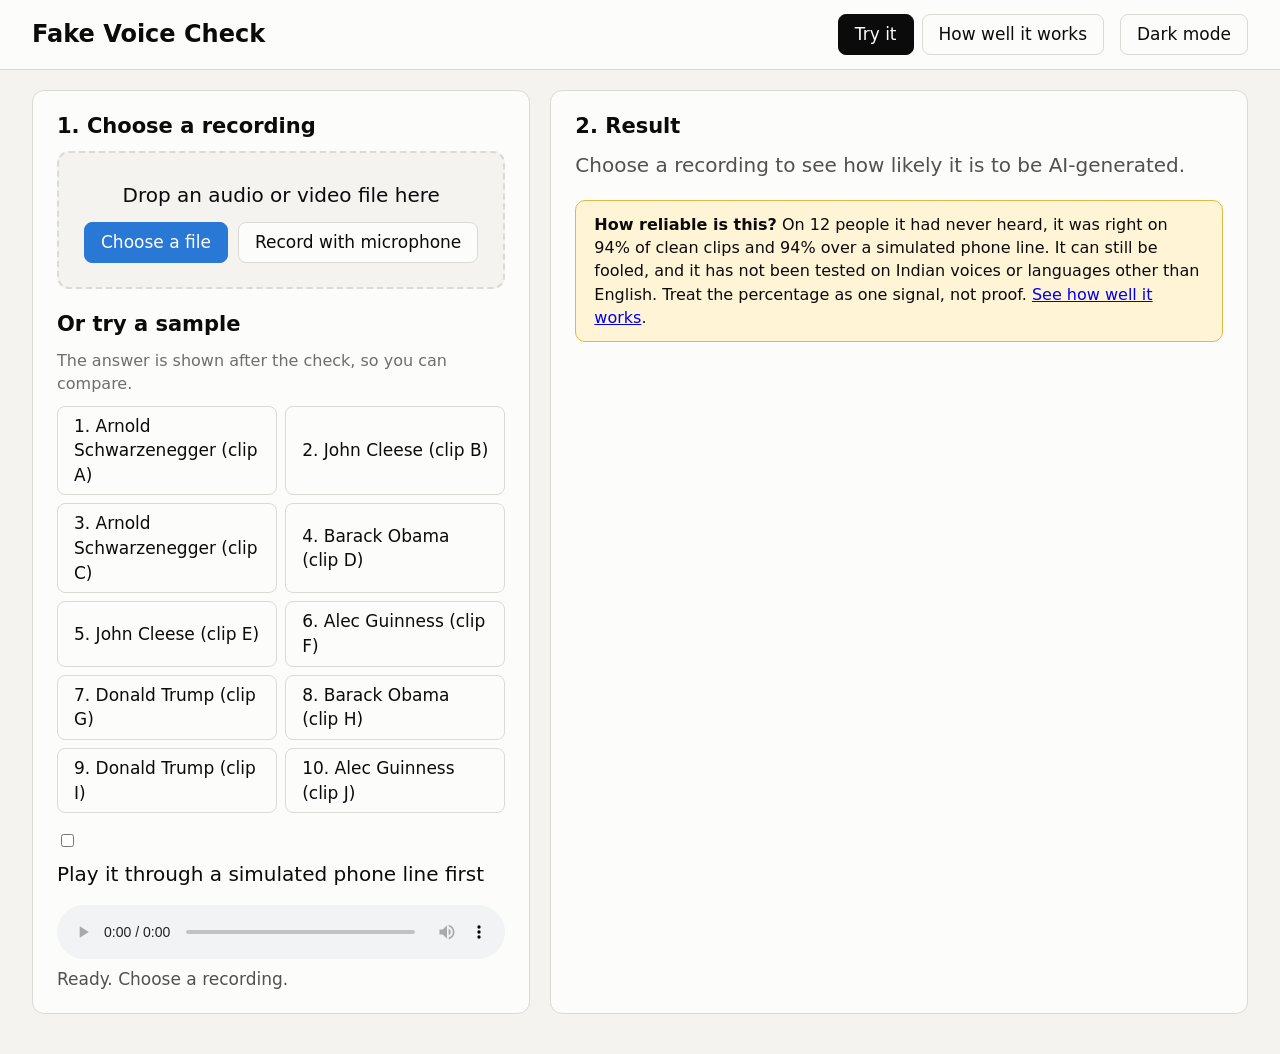
==== docs/index.html @ 2c1122c0 "Move the website to docs/ so GitHub Pages can serve it Co-Authored-By: Claude Sonnet 5.5 <noreply@an" ====
<!doctype html>
<html lang="en-GB">
<head>
<meta charset="utf-8">
<meta name="viewport" content="width=device-width, initial-scale=1">
<title>Fake Voice Check</title>
<meta name="description" content="Play a recording and see how likely it is to be an AI-generated voice. Runs in your browser; nothing is uploaded.">
<link rel="stylesheet" href="assets/style.css">
</head>
<body>
<header class="top">
  <h1>Fake Voice Check</h1>
  <nav>
    <a href="index.html" aria-current="page">Try it</a>
    <a href="stats.html">How well it works</a>
    <button class="btn toggle" id="theme" aria-label="Switch between light and dark">Dark mode</button>
  </nav>
</header>
<main>
  <div class="grid cols-demo">
    <section class="card" aria-labelledby="h-in">
      <h2 id="h-in">1. Choose a recording</h2>
      <div class="drop" id="drop">
        <p style="margin:.2rem 0 .6rem">Drop an audio or video file here</p>
        <div class="row" style="justify-content:center">
          <button class="btn primary" id="pick">Choose a file</button>
          <button class="btn" id="rec">Record with microphone</button>
        </div>
        <input type="file" id="file" accept="audio/*,video/*" hidden>
      </div>
      <h2 style="margin-top:1rem">Or try a sample</h2>
      <p class="small" style="margin:0 0 .3rem">The answer is shown after the check, so you can compare.</p>
      <div class="samples" id="samples"></div>
      <label class="row" style="margin-top:.9rem; gap:.5rem">
        <input type="checkbox" id="phone"> <span>Play it through a simulated phone line first</span>
      </label>
      <audio id="player" controls style="width:100%; margin-top:.8rem"></audio>
      <div class="status" id="status" role="status">Loading the detector…</div>
    </section>

    <section class="card" aria-labelledby="h-out">
      <h2 id="h-out">2. Result</h2>
      <div id="empty" class="muted">Choose a recording to see how likely it is to be AI-generated.</div>
      <div id="result" hidden>
        <div class="row" style="align-items:baseline; gap:1rem">
          <div class="verdict" id="verdict"></div>
          <div class="muted" id="verdict-sub"></div>
        </div>
        <div class="bar2" id="bar" aria-label="Share of AI-generated against human"></div>
        <div class="legend"><span><i style="background:var(--human)"></i>Human</span><span><i style="background:var(--ai)"></i>AI-generated</span></div>
        <h2 style="margin-top:.8rem">Across the recording</h2>
        <p class="small" style="margin:0 0 .3rem">Each bar is a 6-second slice. Taller means more likely AI-generated. Click a bar for details.</p>
        <div class="timeline" id="timeline"></div>
        <div id="truth" class="muted" style="margin-top:.7rem"></div>
      </div>
      <div class="note" style="margin-top:1rem" id="reliability"></div>
    </section>
  </div>
</main>
<div id="tip"></div>
<dialog id="dlg"><h3 id="dlg-t"></h3><div id="dlg-b"></div><div class="row" style="margin-top:1rem; justify-content:flex-end"><button class="btn" id="dlg-x">Close</button></div></dialog>
<script src="vendor/ort.wasm.min.js"></script>
<script src="assets/demo.js"></script>
</body>
</html>
---- docs/assets/style.css ----
/* Built for a monitor: large text, little white space. Light by default, dark on request. */
:root {
  color-scheme: light;
  --surface-0: #f4f3f0;
  --surface-1: #fcfcfb;
  --line: #dcdad4;
  --text-primary: #0b0b0b;
  --text-secondary: #52514e;
  --text-muted: #6f6e69;
  --series-1: #2a78d6;   /* clean audio */
  --series-2: #eb6834;   /* phone-quality audio */
  --human: #2a78d6;
  --ai: #eb6834;
  --good: #006300;
  --warn-bg: #fff4d6;
  --warn-line: #e0b84a;
}
:root[data-theme="dark"] {
  color-scheme: dark;
  --surface-0: #121211;
  --surface-1: #1a1a19;
  --line: #3a3a37;
  --text-primary: #f0efec;
  --text-secondary: #c3c2b7;
  --text-muted: #a3a29a;
  --series-1: #3987e5;
  --series-2: #d95926;
  --human: #3987e5;
  --ai: #d95926;
  --good: #5fd35f;
  --warn-bg: #3a3320;
  --warn-line: #8a7430;
}
* { box-sizing: border-box; }
html { font-size: 20px; }
body {
  margin: 0; background: var(--surface-0); color: var(--text-primary);
  font-family: system-ui, -apple-system, "Segoe UI", Roboto, sans-serif; line-height: 1.45;
}
header.top {
  display: flex; align-items: center; gap: 1.2rem; padding: .7rem 1.6rem;
  background: var(--surface-1); border-bottom: 1px solid var(--line);
}
header.top h1 { font-size: 1.2rem; margin: 0; font-weight: 650; }
header.top nav { display: flex; gap: .4rem; margin-left: auto; }
header.top a, button.btn {
  font: inherit; font-size: .85rem; color: var(--text-primary); text-decoration: none;
  padding: .35rem .8rem; border: 1px solid var(--line); border-radius: 8px;
  background: var(--surface-1); cursor: pointer;
}
header.top a[aria-current="page"] { background: var(--text-primary); color: var(--surface-1); border-color: var(--text-primary); }
button.btn.primary { background: var(--series-1); color: #fff; border-color: var(--series-1); }
button.btn:disabled { opacity: .5; cursor: not-allowed; }
main { padding: 1rem 1.6rem 2rem; max-width: 1700px; margin: 0 auto; }
.grid { display: grid; gap: 1rem; }
.cols-2 { grid-template-columns: 1fr 1fr; }
.cols-3 { grid-template-columns: repeat(3, 1fr); }
.cols-demo { grid-template-columns: 5fr 7fr; }
.card { background: var(--surface-1); border: 1px solid var(--line); border-radius: 12px; padding: 1rem 1.2rem; }
.card h2 { font-size: 1.05rem; margin: 0 0 .5rem; }
.muted { color: var(--text-secondary); }
.small { font-size: .8rem; color: var(--text-muted); }
.tile { cursor: pointer; transition: border-color .15s; }
.tile:hover, .tile:focus-visible { border-color: var(--text-secondary); outline: none; }
.tile .big { font-size: 2.6rem; font-weight: 700; line-height: 1.05; font-variant-numeric: tabular-nums; }
.tile .label { font-size: .85rem; color: var(--text-secondary); }
/* demo */
.drop { border: 2px dashed var(--line); border-radius: 12px; padding: 1.2rem; text-align: center; background: var(--surface-0); }
.drop.over { border-color: var(--series-1); }
.row { display: flex; gap: .5rem; flex-wrap: wrap; align-items: center; }
.samples { display: grid; grid-template-columns: 1fr 1fr; gap: .4rem; margin-top: .5rem; }
.samples button { text-align: left; }
.verdict { font-size: 3.2rem; font-weight: 750; line-height: 1; }
.verdict.ai { color: var(--ai); } .verdict.human { color: var(--human); }
.bar2 { display: flex; height: 38px; border-radius: 8px; overflow: hidden; gap: 2px; margin: .6rem 0; }
.bar2 div { display: flex; align-items: center; padding: 0 .6rem; color: #fff; font-weight: 650; font-size: .9rem; min-width: 0; white-space: nowrap; overflow: hidden; }
.bar2 .h { background: var(--human); } .bar2 .a { background: var(--ai); }
.timeline { display: flex; align-items: flex-end; gap: 4px; height: 120px; border-bottom: 1px solid var(--line); padding-top: 4px; }
.timeline .w { flex: 1; min-width: 6px; max-width: 70px; border-radius: 4px 4px 0 0; background: var(--ai); cursor: pointer; position: relative; }
.timeline .w:hover { filter: brightness(1.1); }
.legend { display: flex; gap: 1.2rem; font-size: .8rem; color: var(--text-secondary); margin: .4rem 0; }
.legend i { display: inline-block; width: 12px; height: 12px; border-radius: 3px; margin-right: .35rem; vertical-align: -1px; }
.note { background: var(--warn-bg); border: 1px solid var(--warn-line); border-radius: 10px; padding: .6rem .9rem; font-size: .8rem; }
.status { min-height: 1.3rem; font-size: .85rem; color: var(--text-secondary); }
/* charts */
svg text { fill: var(--text-secondary); font-size: 13px; }
svg .val { fill: var(--text-primary); font-weight: 600; }
.bar-hit { cursor: pointer; }
table.data { border-collapse: collapse; width: 100%; font-size: .8rem; font-variant-numeric: tabular-nums; }
table.data th, table.data td { text-align: left; padding: .3rem .5rem; border-bottom: 1px solid var(--line); }
#tip { position: fixed; pointer-events: none; background: var(--text-primary); color: var(--surface-1); padding: .35rem .6rem; border-radius: 6px; font-size: .78rem; display: none; z-index: 20; max-width: 320px; }
dialog { border: 1px solid var(--line); border-radius: 12px; background: var(--surface-1); color: var(--text-primary); max-width: 640px; padding: 1.2rem 1.4rem; }
dialog::backdrop { background: rgba(0,0,0,.45); }
dialog h3 { margin: 0 0 .5rem; }
.toggle { margin-left: .4rem; }
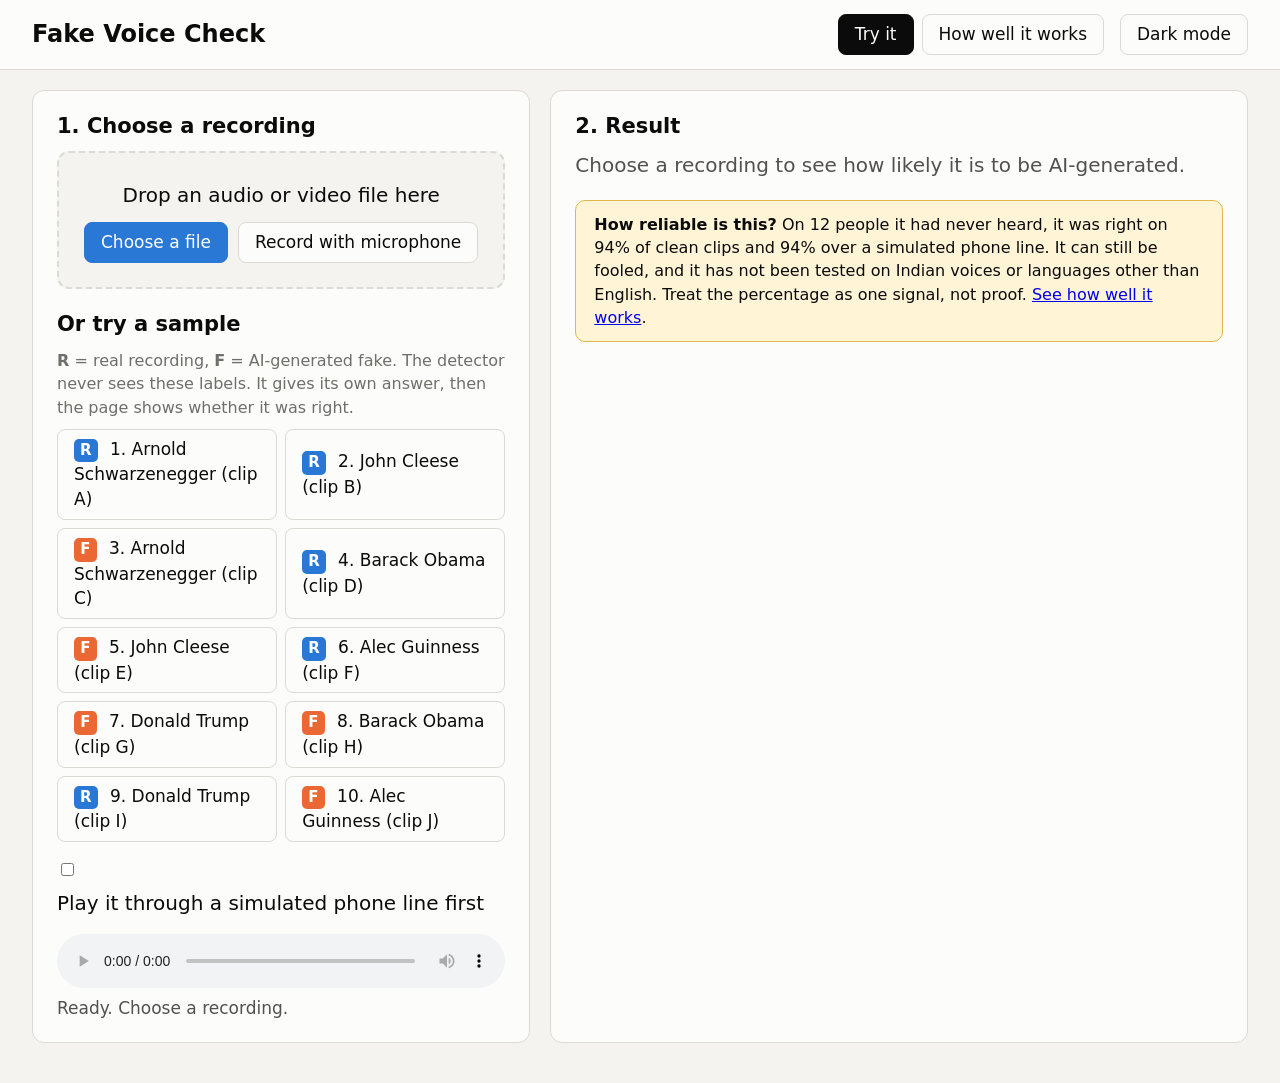
==== commit 83cb1fc7: "Mark samples R or F and tell the results as a story Sample buttons now carry R (real) or F (fake). T" ====
--- a/docs/index.html
+++ b/docs/index.html
@@ -29,7 +29,7 @@
         <input type="file" id="file" accept="audio/*,video/*" hidden>
       </div>
       <h2 style="margin-top:1rem">Or try a sample</h2>
-      <p class="small" style="margin:0 0 .3rem">The answer is shown after the check, so you can compare.</p>
+      <p class="small" style="margin:0 0 .3rem"><b>R</b> = real recording, <b>F</b> = AI-generated fake. The detector never sees these labels. It gives its own answer, then the page shows whether it was right.</p>
       <div class="samples" id="samples"></div>
       <label class="row" style="margin-top:.9rem; gap:.5rem">
         <input type="checkbox" id="phone"> <span>Play it through a simulated phone line first</span>
--- a/docs/assets/style.css
+++ b/docs/assets/style.css
@@ -93,3 +93,12 @@
 dialog::backdrop { background: rgba(0,0,0,.45); }
 dialog h3 { margin: 0 0 .5rem; }
 .toggle { margin-left: .4rem; }
+
+.rf { display: inline-block; min-width: 1.5em; text-align: center; font-weight: 700; font-size: .75rem; border-radius: 5px; padding: .05rem .3rem; margin-right: .35rem; color: #fff; }
+.rf.r { background: var(--human); } .rf.f { background: var(--ai); }
+.story h3 { font-size: 1.35rem; margin: 0 0 .3rem; }
+.story p { margin: .3rem 0; }
+.story .lead { font-size: 1.05rem; }
+.story .num { font-size: 2.2rem; font-weight: 700; line-height: 1; font-variant-numeric: tabular-nums; }
+.story .twist { border-left: 4px solid var(--series-2); padding-left: .8rem; margin: .6rem 0; }
+.closing { font-size: 1.15rem; font-weight: 600; text-align: center; padding: .6rem 0 0; }
